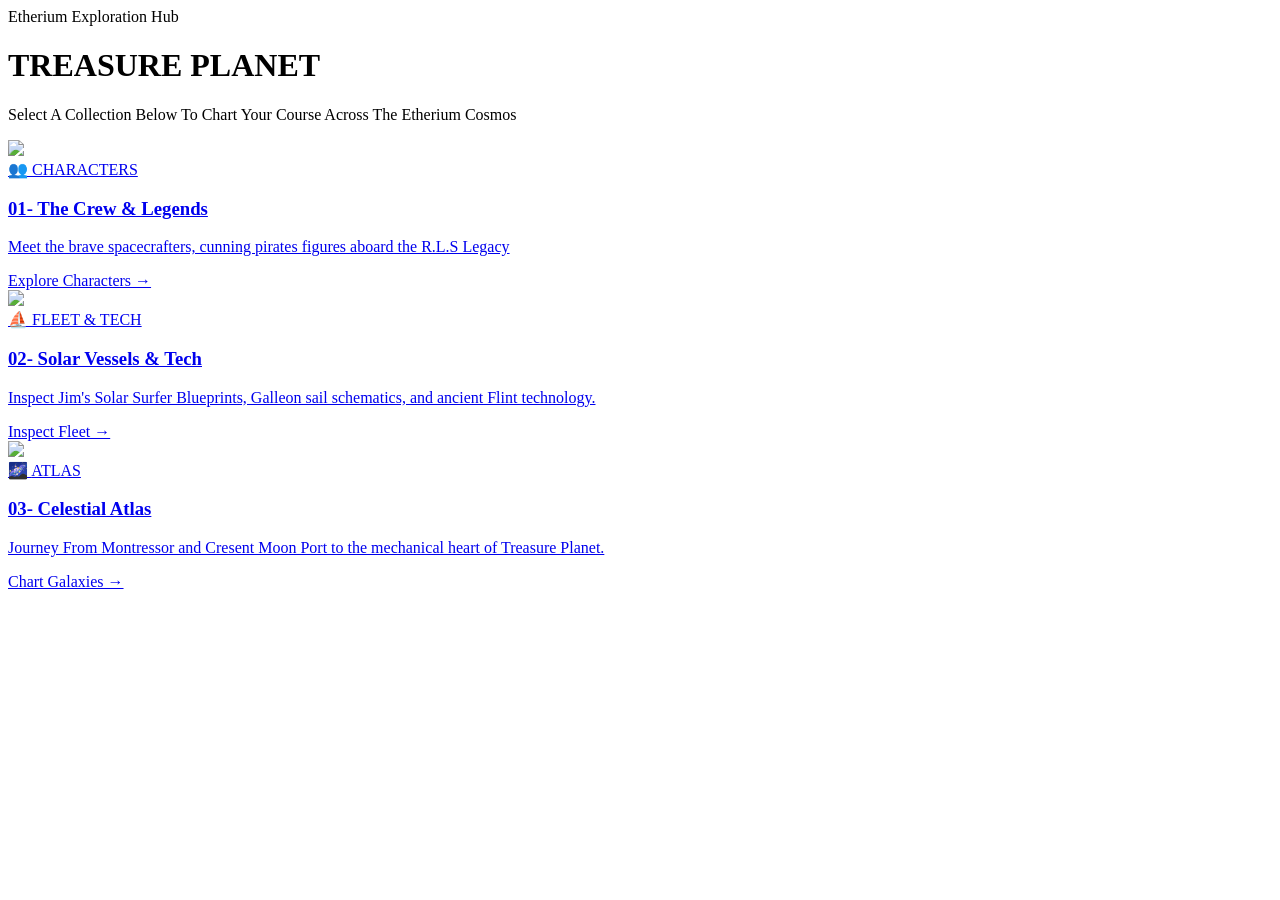
==== index.html @ e1f80b76 "create and start Home page" ====
<!DOCTYPE html>
<head>
    <meta charset="UTf-8">
    <meta name="viewport" content="width=device-width, initial-scale=1.0">
    <title>Treasure Planet</title>
    <link rel="stylesheet" href="style.css">
    <script src="script.js" defer></script>
</head>

<body>
    <main class="hero-container">
        <header class="hero-header">
            <span class="badge">Etherium Exploration Hub</span>
            <h1 class="main-title">TREASURE PLANET</h1>
            <p class="subtitle">Select A Collection Below To Chart Your Course Across The Etherium Cosmos</p>

            
        </header>

        <section class="portal-grid">
            <a href="characters.html" class="portal-card">
                <div class="card-image-wrapper">
                    <img src="characters.jpg">
                    <div class="card-overlay"></div>
                </div>
                <div class="card-content">
                    <div class="card-header-icon">
                        <span class="icon-symbol">👥</span>
                        <span class="collection-tag">CHARACTERS</span>
                    </div>
                    <h3>01- The Crew & Legends</h3>
                    <p>Meet the brave spacecrafters, cunning pirates figures aboard the R.L.S Legacy</p>
                    <span class="card-link-text">Explore Characters &rarr;</span>
                </div>
            </a>

            <a href="fleet.html" class="portal-card">
                <div class="card-image-wrapper">
                    <img src="ship.jpg">
                    <div class="card-overlay"></div>
                </div>
                <div class="card-content">
                    <div class="card-header-icon">
                        <span class="icon-symbol">⛵</span>
                        <span class="collection-tag">FLEET & TECH</span>
                    </div>
                    <h3>02- Solar Vessels & Tech</h3>
                    <p> Inspect Jim's Solar Surfer Blueprints, Galleon sail schematics, and ancient Flint technology.</p>
                    <span class="card-link-text">Inspect Fleet &rarr;</span>
                </div>
            </a>

            <a href="atlas.html" class="portal-card">
                <div class="card-image-wrapper">
                    <img src="Atlas.jpg">
                    <div class="card-overlay"></div>
                </div>
                <div class="card-content">
                    <div class="card-header-icon">
                        <span class="icon-symbol">🌌</span>
                        <span class="collection-tag">ATLAS</span>
                    </div>
                    <h3>03- Celestial Atlas</h3>
                    <p>Journey From Montressor and Cresent Moon Port to the mechanical heart of Treasure Planet.</p>
                    <span class="card-link-text">Chart Galaxies &rarr;</span>
                </div>
            </a>
        </section>
    </main>
</body>
</html>
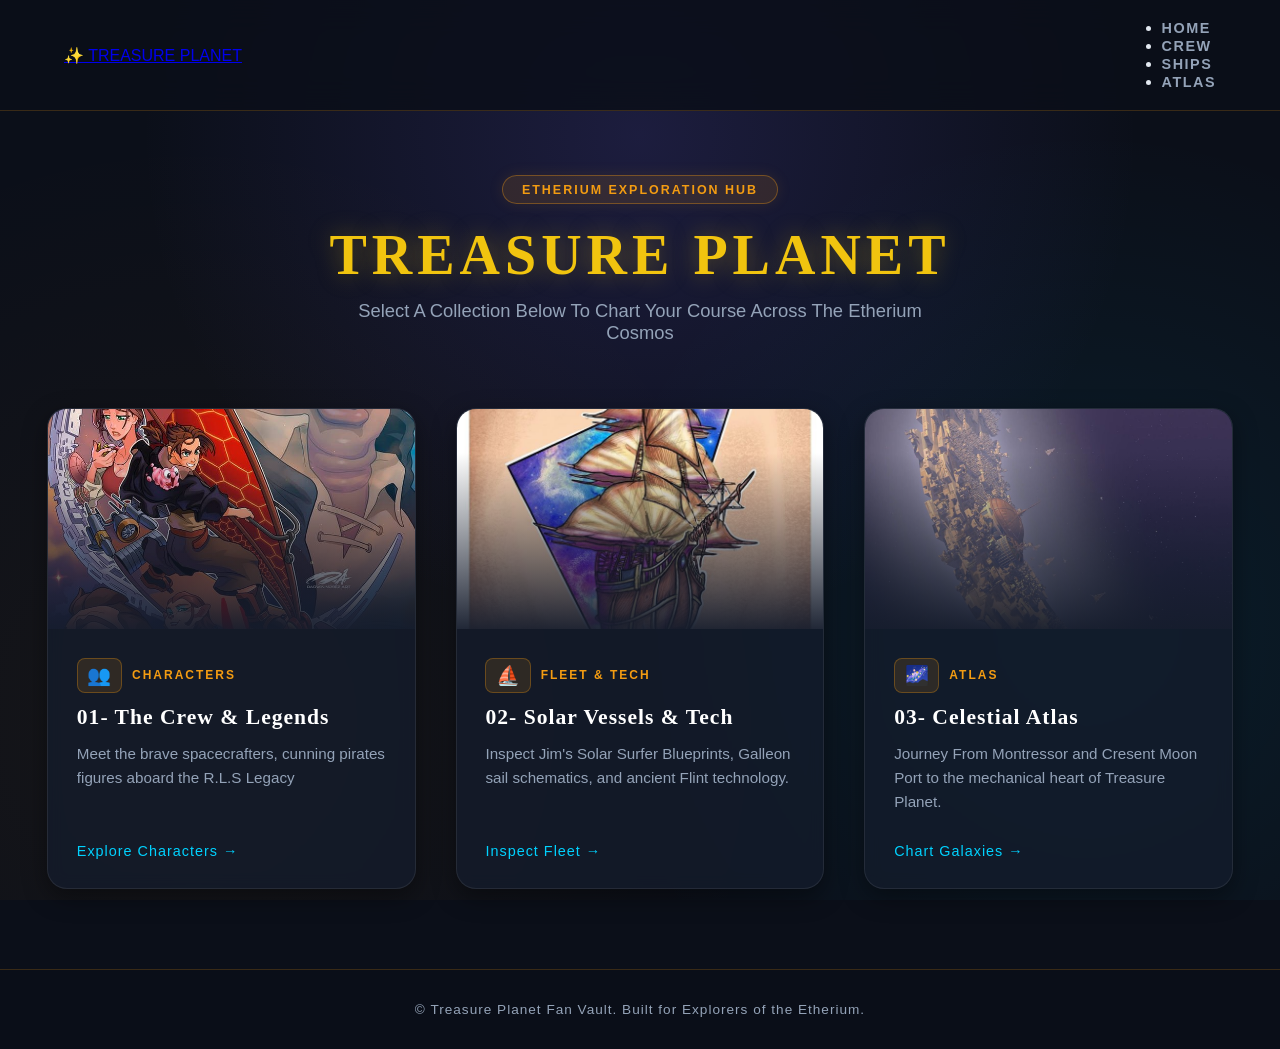
==== commit 92434407: "adding footer" ====
--- a/index.html
+++ b/index.html
@@ -67,5 +67,11 @@
             </a>
         </section>
     </main>
+
+    <footer class="site-footer">
+        <div class="footer-content">
+            <p>&copy; Treasure Planet Fan Vault. Built for Explorers of the Etherium.</p>
+        </div>
+    </footer>
 </body>
 </html>
--- a/style.css
+++ b/style.css
@@ -0,0 +1,347 @@
+.portal-grid {
+    display: grid;
+    grid-template-columns: repeat(auto-fit, minmax(320px, 1fr));
+    gap: 2rem;
+    max-width: 1200px;
+    margin: 0 auto;
+}
+
+
+@import url('https://fonts.googleapis.com/css2?family=Cinzel:wght@600;700;800;900&family=Inter:wght@300;400;500;600;700&display=swap');
+
+:root {
+    --bg-dark: #0b0f19;
+    --card-bg: rgba(21, 28, 44, 0.75);
+    --card-bg-hover: rgba(28,38,59,0.9);
+    --gold: #f39c12;
+    --gold-glow: #f1c40f;
+    --cyan: #00d2ff;
+    --cyan-glow: rgba(0,210,255,0.4);
+    --purple-etherium: #6c5ce7;
+    --text-light: #e2e8f0;
+    --text-muted: #94a3b8;
+    --font-heading: 'Cinzel', serif;
+    --font-body: 'Inter', sans-serif;
+    --shadow-subtle: 0 8px 24px rgba(0,0,0,0.4);
+    --transition-smooth: all 0.4s cubic-bezier(0.16, 1, 0.3, 1);
+
+}
+
+*{
+    margin: 0;
+    padding: 0;
+    box-sizing: border-box;
+}
+
+body {
+    background-color: var(--bg-dark);
+    color: var(--text-light);
+    font-family: var(--font-body);
+    min-height: 100vh;
+    display: flex;
+    flex-direction: column;
+    background-image:
+        radial-gradient(circle at 50% 15%, rgba(108, 92, 231, 0.18) 0%, transparent 50%),
+        radial-gradient(circle at 85% 70%, rgba(0, 210, 255, 0.08) 0%, transparent 40%),
+        radial-gradient(circle at 15% 80%, rgba(243, 156, 18, 0.05) 0%, transparent 45%);
+    
+    background-attachment: fixed;
+    line-height: 1..6;
+    overflow-x: hidden;
+}
+
+.navbar {
+    display: flex;
+    justify-content: space-between;
+    align-items: center;
+    padding: 1.2rem 4rem;
+    background: rgba(11, 15, 25, 0.85);
+    backdrop-filter: blur(16px);
+    -webkit-backdrop-filter: blur(16px);
+    border-bottom: 1px solid rgba(243, 156, 18, 0.2);
+    position: sticky;
+    top: 0;
+    z-index: 1000;
+}
+
+.nav-bar {
+    font-family: var(--font-heading);
+    font-size: 1.4rem;
+    font-weight: 800;
+    color: var(--gold);
+    text-decoration: none;
+    letter-spacing: 2px;
+    display: flex;
+    align-items: center;
+    gap: 10px;
+    transition: var(--transition-smooth);
+}
+
+.nav-brand:hover {
+    color: var(--gold-glow);
+    text-shadow: 0 0 12px rgba(241, 196, 15, 0.6);
+
+}
+
+.nav-links a {
+    color: var(--text-muted);
+    text-decoration: none;
+    font-weight: 600;
+    font-size: 0.9rem;
+    text-transform: uppercase;
+    letter-spacing: 1.5px;
+    padding: 0.5rem 0;
+    position: relative;
+    transition: var(--transition-smooth);
+
+}
+
+.nav-links a:hover,
+.nav-links a.active {
+    color: var(--gold-glow);
+    text-shadow: 0 0 10px rgba(241, 196, 15, 0.5);
+}
+
+.nav-links a:active::after,
+.nav-links a:hover::after {
+    content: ' ';
+    position: absolute;
+    bottom: 0;
+    left: 0;
+    width: 100%;
+    height: 2px;
+    background: var(--gold);
+    box-shadow: 0 0 8px var(--gold);
+    border-radius: 2px;
+}
+
+.hero-container {
+    max-width: 1250px;
+    margin: 0 auto;
+    padding: 4rem 2rem 5rem;
+    width: 100%;
+}
+
+.hero-header {
+    text-align: center;
+    margin-bottom: 4rem;
+}
+
+.badge {
+    display: inline-block;
+    background: rgba(243, 156, 18, 0.12);
+    color: var(--gold);
+    border: 1px solid rgba(243, 156, 18, 0.35);
+    padding: 0.4rem 1.2rem;
+    border-radius: 20px;
+    font-size: 0.78rem;
+    font-weight: 700;
+    letter-spacing: 2px;
+    text-transform: uppercase;
+    margin-bottom: 1.2rem;
+    box-shadow: 0 0 15px rgba(243, 156, 18, 0.1);
+
+}
+
+.main-title {
+    font-family: var(--font-heading);
+    font-size: 3.5rem;
+    font-weight: 900;
+    color: var(--gold-glow);
+    letter-spacing: 5px;
+    text-shadow: 0 0 25px rgba(241, 196, 15, 0.35);
+    margin-bottom: 0.8rem;
+
+}
+
+.subtitle {
+    color: var(--text-muted);
+    font-size: 1.15rem;
+    max-width: 600px;
+    margin: 0 auto;
+    font-weight: 400;
+}
+
+.portal-grid {
+    display: grid;
+    grid-template-columns: repeat(auto-fit, minmax(320px, 1fr));
+    gap: 2.5rem;
+    justify-content: center;
+}
+
+.portal-card {
+    background: var(--card-bg);
+    border: 1px solid rgba(255, 255, 255, 0.08);
+    border-radius: 20px;
+    overflow: hidden;
+    text-decoration: none;
+    color: var(--text-light);
+    display: flex;
+    flex-direction: column;
+    transition: var(--transition-smooth);
+    box-shadow: var(--shadow-subtle);
+    backdrop-filter: blur(8px);
+
+}
+
+.portal-card:hover {
+    transform: translateY(-10px);
+    background: var(--card-bg-hover);
+    border-color: var(--gold);
+    box-shadow: var(--shadow-gold);
+}
+
+
+.card-image-wrapper {
+    position: relative;
+    height: 220px;
+    overflow: hidden;
+    background-color: rgba(0, 0, 0, 0.3);
+
+}
+
+.card-image-wrapper img {
+    width: 100%;
+    height: 100%;
+    object-fit: cover;
+    transition: transform 0.6s cubic-bezier(0.16, 1, 0.3, 1);
+}
+
+.card-overlay {
+    position: absolute;
+    inset: 0;
+    background: linear-gradient(to top, rgba(21, 28, 44, 0.95) 0%, transparent 80%);
+
+}
+
+.card-content {
+    padding: 1.8rem;
+    display: flex;
+    flex-direction: column;
+    flex-grow: 1;
+
+}
+
+.card-header-icon {
+    display: flex;
+    align-items: center;
+    gap: 10px;
+    margin-bottom: 0.8rem;
+}
+
+
+.icon-symbol {
+    font-size: 1.2rem;
+    background: rgba(243, 156, 18, 0.12);
+    padding: 0.3rem 0.6rem;
+    border-radius: 8px;
+    border: 1px solid rgba(243, 156, 18, 0.3);
+}
+
+.collection-tag {
+    font-size: 0.75rem;
+    font-weight: 700;
+    letter-spacing: 2px;
+    color: var(--gold);
+    text-transform: uppercase;
+}
+
+
+.card-content h3 {
+    font-family: var(--font-heading);
+    color: #ffffff;
+    font-size: 1.35rem;
+    margin-bottom: 0.7rem;
+    letter-spacing: 1px;
+    transition: var(--transition-smooth);
+
+}
+
+.portal-card:hover .card-content h3 {
+    color: var(--gold-glow);
+}
+
+.card-content p {
+    color: var(--text-muted);
+    font-size: 0.95rem;
+    line-height: 1.6;
+    margin-bottom: 1.8rem;
+}
+
+.card-link-text {
+    margin-top: auto;
+    color: var(--cyan);
+    font-size: 0.9rem;
+    letter-spacing: 1px;
+    display: inline-flex;
+    align-items: center;
+    gap: 6px;
+    transition: var(--transition-smooth);
+}
+
+.portal-card:hover .card-link-text {
+    color: var(--gold-glow);
+    transform: translateX(5px);
+
+}
+
+@media (max-width: 900px) {
+    .navbar {
+        padding: 1rem 2rem;
+    }
+    
+
+    .nav-links {
+        gap: 1.5rem;
+    }
+
+    .main-title {
+        font-size: 2.5rem;
+
+    }
+}
+
+
+@media (max-width: 600px) {
+    .navbar {
+        flex-direction: column;
+        gap: 1rem;
+        padding: 1rem;
+
+    }
+
+    .hero-content {
+        padding: 2rem 1.2rem;
+    }
+
+    .main-title {
+        font-size: 2rem;
+        letter-spacing: 2px;
+    }
+
+    .main-title {
+        font-size: 2rem;
+        letter-spacing: 2px;
+    }
+
+    .portal-grid {
+        grid-template-columns: 1fr;
+    }
+}
+
+
+.site-footer {
+    margin-top: auto;
+    text-align: center;
+    padding: 2rem 1.5rem;
+    border-top: 1px solid rgba(243, 156, 18, 0.2);
+    background: rgba(11, 15, 25, 0.95);
+    backdrop-filter: blur(12px);
+    color: var(--text-muted);
+    font-size: 0.85rem;
+    letter-spacing: 1px; 
+}
+
+.footer-content p {
+    margin: 0;
+}
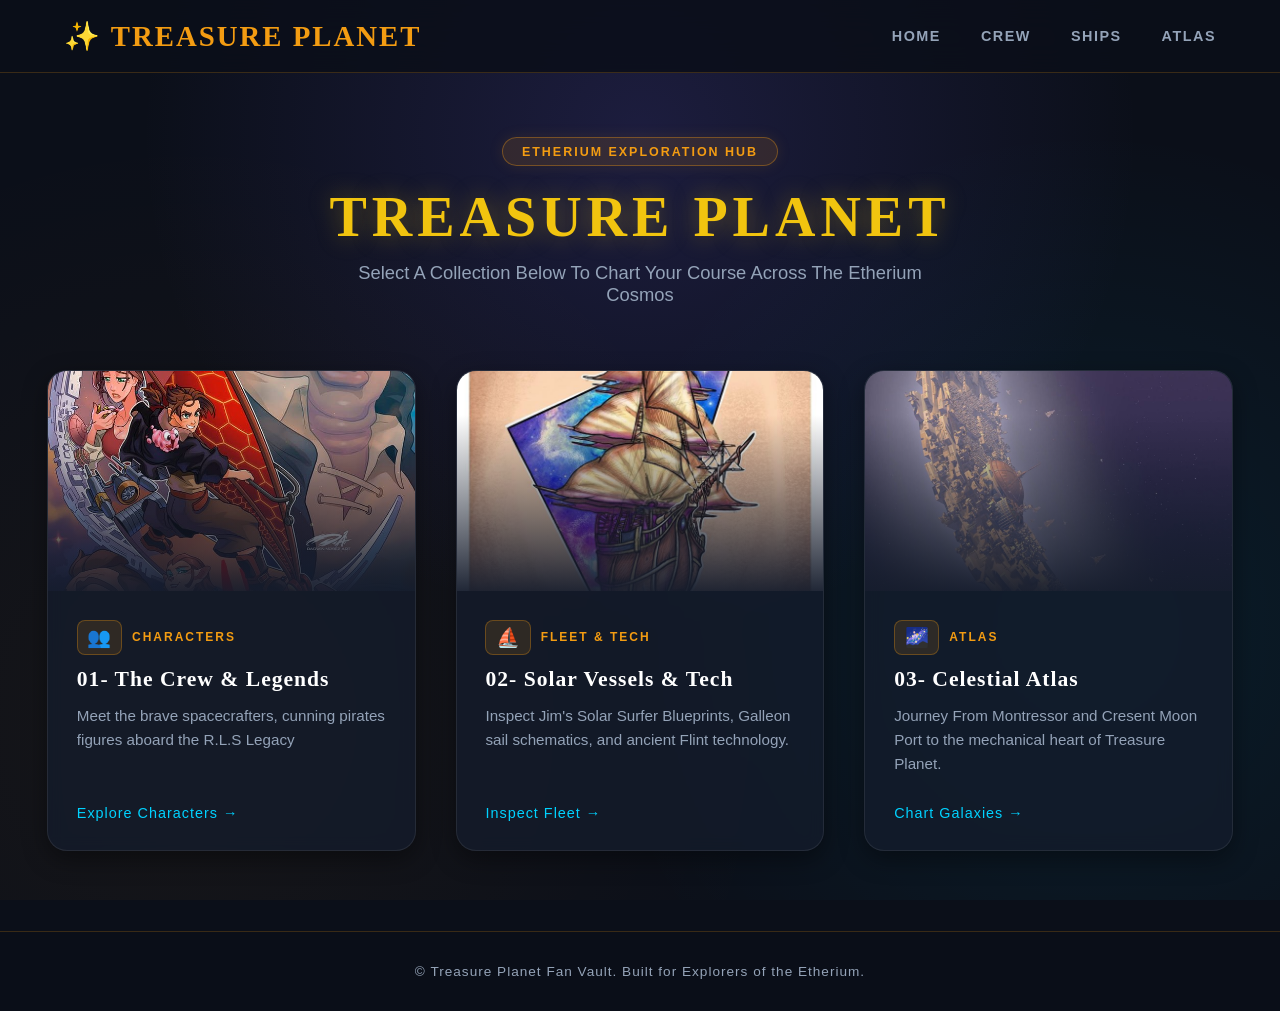
==== commit 6fe5d042: "organize images" ====
--- a/index.html
+++ b/index.html
@@ -20,7 +20,7 @@
         <section class="portal-grid">
             <a href="characters.html" class="portal-card">
                 <div class="card-image-wrapper">
-                    <img src="characters.jpg">
+                    <img src="images/characters.jpg">
                     <div class="card-overlay"></div>
                 </div>
                 <div class="card-content">
@@ -36,7 +36,7 @@
 
             <a href="fleet.html" class="portal-card">
                 <div class="card-image-wrapper">
-                    <img src="ship.jpg">
+                    <img src="images/ship.jpg">
                     <div class="card-overlay"></div>
                 </div>
                 <div class="card-content">
@@ -52,7 +52,7 @@
 
             <a href="atlas.html" class="portal-card">
                 <div class="card-image-wrapper">
-                    <img src="Atlas.jpg">
+                    <img src="images/Atlas.jpg">
                     <div class="card-overlay"></div>
                 </div>
                 <div class="card-content">
--- a/style.css
+++ b/style.css
@@ -23,7 +23,7 @@
     --font-heading: 'Cinzel', serif;
     --font-body: 'Inter', sans-serif;
     --shadow-subtle: 0 8px 24px rgba(0,0,0,0.4);
-    --transition-smooth: all 0.4s cubic-bezier(0.16, 1, 0.3, 1);
+    --transition-smooth: all 1s cubic-bezier(0.16, 1, 0.3, 1);
 
 }
 
@@ -59,14 +59,14 @@
     backdrop-filter: blur(16px);
     -webkit-backdrop-filter: blur(16px);
     border-bottom: 1px solid rgba(243, 156, 18, 0.2);
-    position: sticky;
+    position: relative;
     top: 0;
     z-index: 1000;
 }
 
-.nav-bar {
+.nav-brand {
     font-family: var(--font-heading);
-    font-size: 1.4rem;
+    font-size: 1.8rem;
     font-weight: 800;
     color: var(--gold);
     text-decoration: none;
@@ -82,6 +82,16 @@
     text-shadow: 0 0 12px rgba(241, 196, 15, 0.6);
 
 }
+.nav-links {
+    display: flex;
+    flex-direction: row;
+    align-items: center;
+    list-style: none;
+    margin: 0;
+    padding: 0;
+    gap: 2.5rem;
+}
+
 
 .nav-links a {
     color: var(--text-muted);
@@ -344,4 +354,80 @@
 
 .footer-content p {
     margin: 0;
+}
+
+
+.nav-back-btn {
+    display: inline-flex !important;
+    align-items: center !important;
+    gap: 8px !important;
+    background: rgba(243, 156, 18, 0.15) !important;
+    color: #f1c40f !important;
+    border: 1px solid rgba(243, 156, 18, 0.4) !important;
+    padding: 0.6rem 1.2rem !important;
+    border-radius: 30px !important;
+    text-decoration: none !important;
+    font-family: 'Inter', sans-serif !important;
+    font-weight: 700 !important;
+    letter-spacing: 1px !important;
+    transition: all 0.4s ease !important
+}
+
+.nav-back-btn:hover {
+    background: #f39c12 !important;
+    color: #0b0f19 !important;
+    box-shadow: 0 0 15px rgba(243, 156, 18, 0.6) !important;
+    transform: translateX(-2px);
+}
+
+.detail-container {
+    max-width: 1000px;
+    margin: 3rem auto;
+    padding: 0 1.5rem;
+}
+
+.tech-gallery {
+    display: grid;
+    grid-template-columns: repeat(3, 1fr);
+    gap: 1.5rem;
+    margin: 2.5rem 0;
+}
+
+.gallery-img-wrapper img {
+    width: 100%;
+    height: 100%;
+    object-fit: cover;
+    transition: transform 0.4s ease;
+}
+
+.gallery-img-wrapper:hover img {
+    transform: scale(1.08);
+}
+
+.tech-description-box {
+    background: rgba(18, 24, 38, 0.75);
+    border: 1px solid rgba(243, 156, 18, 0.2);
+    border-radius: 16px;
+    padding: 2rem 2.5rem;
+    backdrop-filter: blur(10px);
+}
+
+.tech-description-box h2 {
+    font-family: 'Cinzel', serif;
+    color: #f1c40f;
+    font-size: 1.6rem;
+    margin-bottom: 1rem;
+}
+
+.tech-description-box p {
+    color: #cbd5e1;
+    font-family: 'Inter', sans-serif;
+    line-height: 1.8;
+    font-size: 1.05rem;
+}
+
+@media (max-width: 768px) {
+    .tech-gallery {
+        grid-template-columns: 1fr;
+    }
 }
